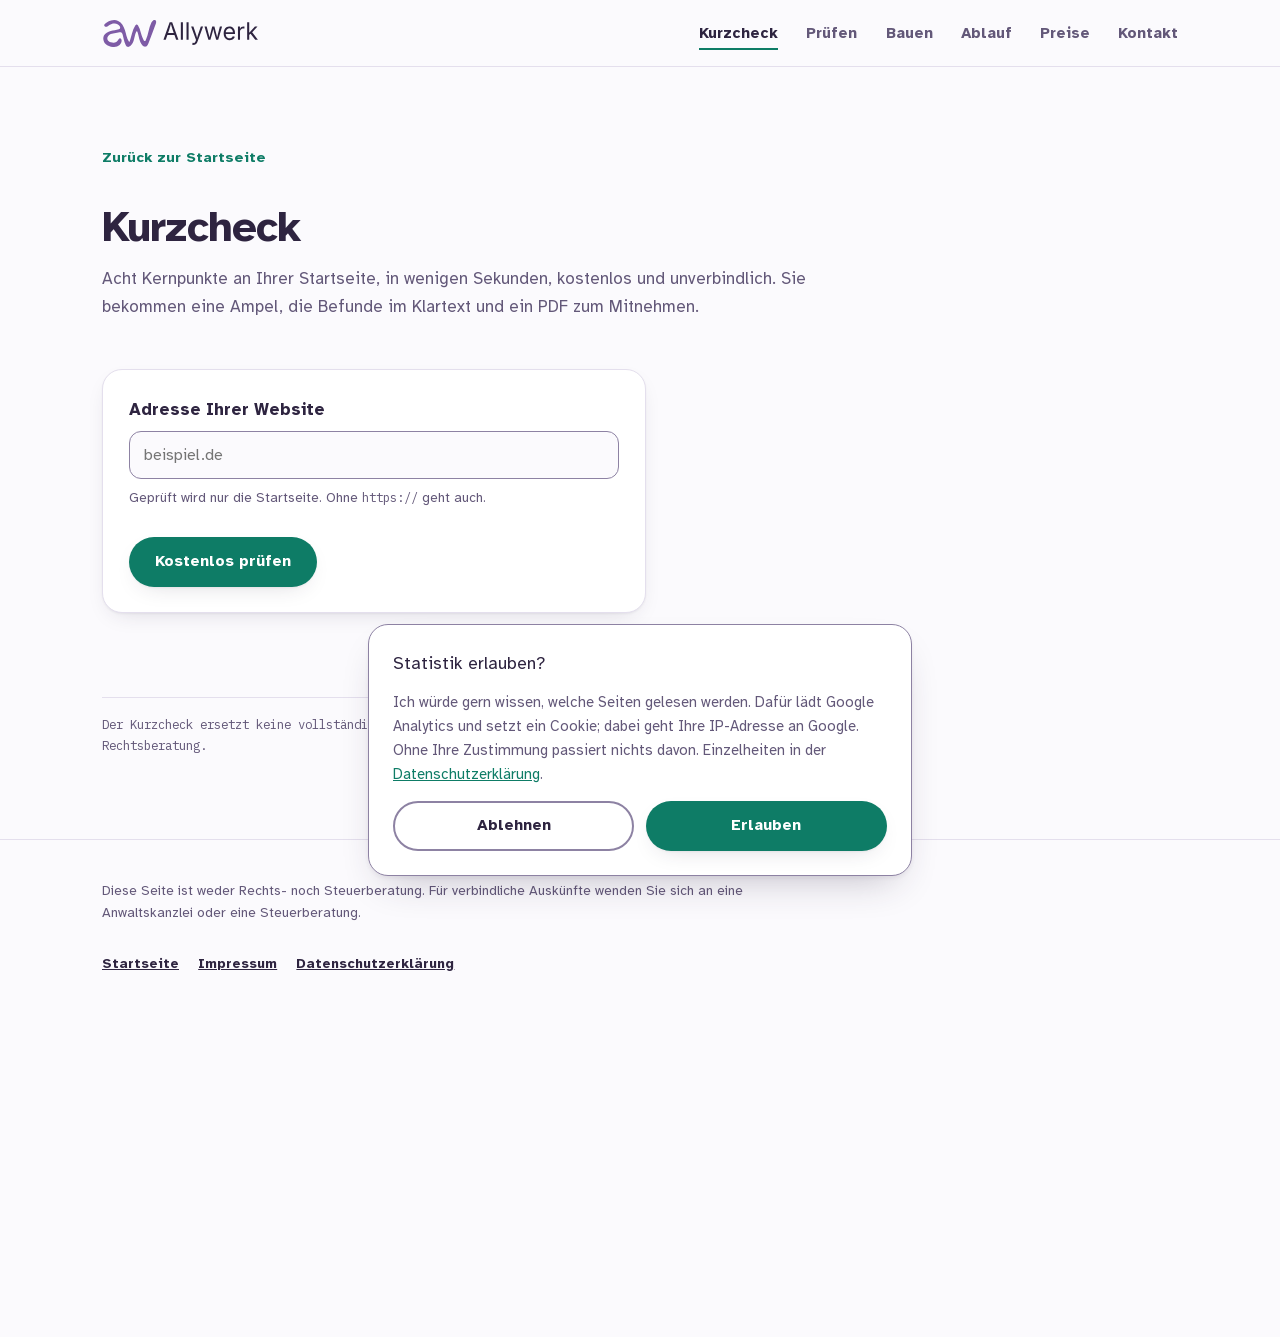
==== check/index.html @ d211cfb7 "Kostenloser Kurzcheck auf /check Acht Kernpunkte an einer fremden Startseite: Sprache, Titel, Beschr" ====
<!doctype html>
<html lang="de">
<head>
<meta charset="utf-8">
<meta name="viewport" content="width=device-width, initial-scale=1">
<title>Kurzcheck – Allywerk</title>
<meta name="description" content="Kostenloser Kurzcheck Ihrer Startseite: acht Kernpunkte zu Barrierefreiheit, Auffindbarkeit und Pflichtangaben, mit PDF.">
<link rel="icon" href="../img/favicon.svg">
<link rel="stylesheet" href="../css/stil.css">
</head>
<body>
<a class="springen" href="#inhalt">Zum Inhalt springen</a>

<div class="statistik" id="statistik-banner" role="region" aria-labelledby="statistik-titel" hidden>
  <div class="statistik__kasten">
    <p class="statistik__titel" id="statistik-titel">Statistik erlauben?</p>
    <p class="statistik__text" id="statistik-text">Ich würde gern wissen, welche Seiten gelesen werden. Dafür lädt Google Analytics und setzt ein Cookie; dabei geht Ihre IP-Adresse an Google. Ohne Ihre Zustimmung passiert nichts davon. Einzelheiten in der <a href="../datenschutz.html">Datenschutzerklärung</a>.</p>
    <div class="statistik__knoepfe">
      <button class="knopf knopf--rand" type="button" data-statistik="nein">Ablehnen</button>
      <button class="knopf knopf--voll" type="button" data-statistik="ja">Erlauben</button>
    </div>
  </div>
</div>

<header class="kopf">
  <div class="bahn">
    <button class="menue-knopf" type="button" aria-expanded="false" aria-controls="schublade" hidden>
      <span class="menue-knopf__striche" aria-hidden="true"><span></span><span></span><span></span></span>
      <span class="nur-sr">Menü öffnen</span>
    </button>
    <a class="logo-link" href="../index.html"><svg class="logo" aria-hidden="true" focusable="false" xmlns="http://www.w3.org/2000/svg" viewBox="125 112 955 168">
  <path class="lw" d="M496.35,238.07l37.47-106.62h15.24l37.96,106.62h-13.85l-21.89-63.25c-1.34-3.91-2.9-8.79-4.67-14.63-1.78-5.84-3.94-13.3-6.48-22.36h2.49c-2.49,9.16-4.65,16.71-6.48,22.65-1.82,5.94-3.34,10.72-4.54,14.35l-21.26,63.25h-13.99ZM515.19,208.3v-11.88h52.99v11.88h-52.99Z"/>
  <path class="lw" d="M614.03,131.45v106.62h-12.47v-106.62h12.47Z"/>
  <path class="lw" d="M648.38,131.45v106.62h-12.47v-106.62h12.47Z"/>
  <path class="lw" d="M669.72,267.05l3.19-11.16,1.32.36c2.54.67,4.85.85,6.93.54,2.08-.31,3.95-1.37,5.61-3.19s3.12-4.63,4.36-8.44l2.22-6.65-29.58-80.43h13.65l16.48,47.44c1.75,4.96,3.23,9.87,4.43,14.74,1.2,4.86,2.47,9.59,3.81,14.17h-4.57c1.34-4.58,2.62-9.31,3.84-14.2,1.22-4.89,2.69-9.79,4.4-14.7l16.62-47.44h13.58l-34.01,91.95c-1.57,4.25-3.45,7.74-5.65,10.48-2.19,2.74-4.75,4.77-7.65,6.08-2.91,1.31-6.19,1.97-9.84,1.97-2.22,0-4.13-.17-5.75-.5s-2.75-.67-3.39-1Z"/>
  <path class="lw" d="M768.07,238.07l-23.48-80h13.23l9.42,34.92c1.29,4.77,2.68,10.17,4.16,16.21,1.48,6.04,2.93,12.87,4.36,20.5h-2.15c1.39-7.3,2.79-13.98,4.23-20.03,1.43-6.06,2.82-11.62,4.16-16.67l9.28-34.92h13.3l9.14,34.92c1.29,4.92,2.64,10.39,4.05,16.42,1.41,6.04,2.81,12.8,4.19,20.29h-2.22c1.48-7.39,2.95-14.11,4.4-20.14,1.45-6.04,2.85-11.56,4.19-16.57l9.42-34.92h13.23l-23.48,80h-12.4l-10.04-36.21c-1.02-3.67-2.01-7.42-2.98-11.23-.97-3.82-1.92-7.73-2.84-11.74-.92-4.01-1.87-8.09-2.84-12.24h2.77c-.92,4.1-1.86,8.17-2.8,12.2-.95,4.03-1.91,7.98-2.88,11.84-.97,3.86-1.96,7.58-2.98,11.16l-10.04,36.21h-12.4Z"/>
  <path class="lw" d="M896.77,239.79c-7.48,0-13.93-1.72-19.36-5.15-5.43-3.44-9.6-8.23-12.54-14.38-2.93-6.15-4.4-13.33-4.4-21.54s1.43-15.43,4.29-21.68c2.86-6.25,6.91-11.14,12.16-14.67,5.24-3.53,11.37-5.3,18.39-5.3,4.11,0,8.16.7,12.16,2.11,3.99,1.41,7.62,3.67,10.87,6.8,3.25,3.13,5.85,7.24,7.79,12.34,1.94,5.1,2.91,11.35,2.91,18.75v5.37h-60.12v-10.88h53.4l-5.82,4.01c0-5.25-.8-9.91-2.39-13.99-1.59-4.08-3.96-7.27-7.1-9.59-3.14-2.31-7.04-3.47-11.71-3.47s-8.66,1.18-11.98,3.54c-3.32,2.36-5.87,5.44-7.62,9.23-1.75,3.79-2.63,7.86-2.63,12.2v7.23c0,5.91.99,10.94,2.98,15.06,1.98,4.13,4.77,7.25,8.35,9.37,3.58,2.12,7.72,3.19,12.43,3.19,3.05,0,5.82-.45,8.31-1.36,2.49-.91,4.64-2.28,6.44-4.12,1.8-1.83,3.19-4.11,4.16-6.83l12.05,3.43c-1.2,4.01-3.23,7.54-6.1,10.59-2.86,3.05-6.41,5.44-10.63,7.16-4.22,1.72-8.99,2.58-14.3,2.58Z"/>
  <path class="lw" d="M946.92,238.07v-80h12.05v12.31h.83c1.43-4.05,3.98-7.31,7.65-9.77,3.67-2.46,7.81-3.69,12.43-3.69.92,0,2.02.02,3.29.07,1.27.05,2.27.1,3.01.14v12.95c-.37-.1-1.29-.24-2.77-.43s-3.05-.29-4.71-.29c-3.7,0-7.01.8-9.94,2.4-2.93,1.6-5.23,3.79-6.89,6.58-1.66,2.79-2.49,6-2.49,9.62v50.09h-12.47Z"/>
  <path class="lw" d="M1002.54,238.07v-106.62h12.47v106.62h-12.47ZM1014.24,209.3v-15.96h2.29l33.11-35.28h15.45l-35.81,37.99h-1.39l-13.64,13.24ZM1051.51,238.07l-29.64-39.14,8.86-9.09,36.78,48.23h-16Z"/>
  <path class="lm" d="M138.51,152.42c-4.85-12.43,33.41-28.76,40.58-30.85,14.16-4.14,29.84-4.16,43.31,1.88,21.78,9.76,34.09,33.11,41.19,55.9,7.1,22.79,10.82,47.04,22.89,67.63.64,1.09,1.48,2.29,2.75,2.4,1.79.16,2.87-1.88,3.44-3.58,10.47-31.04,15.41-64.49,32.55-92.4,2.76-4.49,7.65-9.38,12.46-7.23,1.89.85,3.17,2.63,4.29,4.37,17.55,27.31,18.22,62.69,34.89,90.54,1.22,2.03,2.8,4.21,5.15,4.52,3.24.44,5.65-2.83,7.15-5.73,17.16-33.19,17.23-73.19,34.4-106.38,2.56-4.94,5.66-9.88,10.43-12.76,4.77-2.87,11.58-3.02,15.4,1.03,4.82,5.12,2.64,13.37.18,19.96-14.57,38.93-29.14,77.85-43.71,116.78-3.2,8.56-7.6,18.24-16.45,20.52-8.16,2.1-16.42-3.3-21.94-9.67-18.62-21.5-18.47-53.02-28.69-79.56-.58-1.49-1.41-3.18-2.99-3.49-2.04-.41-3.62,1.73-4.53,3.6-6.85,14.15-9,30.03-12.84,45.28-3.83,15.25-9.98,30.85-22.37,40.53-5.21,4.06-12.3,6.94-18.36,4.32-4.1-1.78-6.83-5.69-9-9.59-11.21-20.13-13.08-43.96-19.73-66.01-1.09-3.61-2.42-7.35-5.26-9.82-5.73-5-13.87-2.58-20.38-.84-10.39,2.78-20.86,4.15-31.39,6.12-9.17,1.72-18.45,4.61-25.49,10.74-7.03,6.13-11.32,16.13-8.55,25.03,2.75,8.83,11.47,14.45,20.21,17.5,10.83,3.78,23.63,4.49,33.08-1.99,7.15-4.9,11.26-13.06,17.14-19.44,1.2-1.3,2.54-2.57,4.23-3.06,4.72-1.39,8.84,3.77,10.03,8.54,2.87,11.54-2.5,24.11-11.5,31.88-9,7.77-21.04,11.27-32.91,12.08-18.62,1.27-38.25-4.12-51.47-17.29s-18.54-34.7-10.2-51.39c7.57-15.14,24.16-23.64,40.53-27.91,16.37-4.27,33.54-5.35,49.55-10.83,2.22-.76,4.51-1.66,6.07-3.41,3.7-4.14,1.73-10.79-1.49-15.31-6.6-9.27-17.6-15.05-28.94-16.08-11.34-1.02-22.88,2.51-32.23,9-4.27,2.97-8.16,6.56-12.86,8.8-4.7,2.24-10.61,2.89-14.89-.06-1.95-1.35-3.15-2.78-3.74-4.27Z"/>
</svg><span class="nur-sr">Allywerk – zur Startseite</span></a>
    <nav id="schublade" class="schublade" aria-label="Hauptbereiche">
      <div class="schublade__kopf">
        <span class="schublade__marke">Allywerk</span>
        <button class="schublade__zu" type="button">
          <svg viewBox="0 0 24 24" aria-hidden="true"><path d="m6 6 12 12M18 6 6 18"/></svg>
          <span class="nur-sr">Menü schließen</span>
        </button>
      </div>
      <div class="schublade__rollen">
        <ul>
          <li><a href="./" aria-current="page"><span class="schublade__icon" aria-hidden="true"><svg viewBox="0 0 24 24"><path d="M13 2 4.5 13.5H11l-1 8.5 8.5-11.5H12z"/></svg></span>Kurzcheck</a></li>
          <li><a href="../index.html#leistungen"><span class="schublade__icon" aria-hidden="true"><svg viewBox="0 0 24 24"><circle cx="10.5" cy="10.5" r="6.5"/><path d="M15.2 15.2 21 21"/></svg></span>Prüfen</a></li>
          <li><a href="../index.html#bauen"><span class="schublade__icon" aria-hidden="true"><svg viewBox="0 0 24 24"><path d="M3 20h18M5 20V9l7-5 7 5v11"/><path d="M10 20v-6h4v6"/></svg></span>Bauen</a></li>
          <li><a href="../index.html#ablauf"><span class="schublade__icon" aria-hidden="true"><svg viewBox="0 0 24 24"><path d="M4 7h10M4 12h16M4 17h7"/><circle cx="18.5" cy="7" r="1.6"/><circle cx="14.5" cy="17" r="1.6"/></svg></span>Ablauf</a></li>
          <li><a href="../index.html#preise"><span class="schublade__icon" aria-hidden="true"><svg viewBox="0 0 24 24"><path d="M3.5 12.6V5a1.5 1.5 0 0 1 1.5-1.5h7.6L21 12l-8.4 8.4z"/><circle cx="8" cy="8" r="1.4"/></svg></span>Preise</a></li>
          <li><a href="../index.html#kontakt"><span class="schublade__icon" aria-hidden="true"><svg viewBox="0 0 24 24"><path d="M3.5 6.5h17v11h-17z"/><path d="m3.5 7 8.5 6 8.5-6"/></svg></span>Kontakt</a></li>
        </ul>
      </div>
    </nav>
  </div>
  <div class="schublade__schleier" hidden></div>
</header>

<main class="rechtstext" id="inhalt" tabindex="-1">
  <div class="bahn">
    <a class="zurueck" href="../index.html">Zurück zur Startseite</a>
    <h1>Kurzcheck</h1>
    <p class="vorlauf">Acht Kernpunkte an Ihrer Startseite, in wenigen Sekunden, kostenlos und unverbindlich. Sie bekommen eine Ampel, die Befunde im Klartext und ein PDF zum Mitnehmen.</p>

    <form class="pruefform" id="pruefform" novalidate>
      <div class="pruefform__zeile">
        <label class="pruefform__label" for="adresse">Adresse Ihrer Website</label>
        <input class="pruefform__feld" id="adresse" name="adresse" type="url" inputmode="url"
               placeholder="beispiel.de" autocomplete="url" aria-describedby="adresse-hinweis">
        <p class="pruefform__hinweis" id="adresse-hinweis">Geprüft wird nur die Startseite. Ohne <code>https://</code> geht auch.</p>
      </div>
      <button class="knopf knopf--voll" id="losknopf" type="submit">Kostenlos prüfen</button>
    </form>

    <p class="pruefstand" id="pruefstand" role="status" aria-live="polite"></p>

    <section class="ergebnis" id="ergebnis" hidden aria-labelledby="ergebnis-titel">
      <div class="ergebnis__kopf">
        <span class="ampel" id="ampel" aria-hidden="true"></span>
        <div>
          <h2 id="ergebnis-titel" tabindex="-1">Ergebnis</h2>
          <p class="ergebnis__adresse" id="ergebnis-adresse"></p>
        </div>
      </div>
      <ul class="befunde" id="befunde"></ul>
      <div class="ergebnis__knoepfe">
        <button class="knopf knopf--rand" id="pdfknopf" type="button">Als PDF speichern</button>
      </div>
    </section>

    <section class="weiter" id="weiter" hidden aria-labelledby="weiter-titel">
      <h2 id="weiter-titel">Und wie behebe ich das?</h2>
      <p>Der Kurzcheck sagt Ihnen, <strong>was</strong> auffällt. Er kann aber nur lesen, was im Quelltext steht. Ob sich Ihre Seite mit der Tastatur bedienen lässt, ob ein Screenreader sie versteht, ob die Kontraste reichen – dafür muss ein Mensch die Seite wirklich benutzen.</p>
      <p>Das ist der <strong>Detail-Check</strong>: rund 100 Einzelprüfungen auf sechs Seiten, automatisch und von Hand, mit einem Lösungsweg zu jedem Befund, einem Maßnahmenplan nach Wirkung und Aufwand, einem halbstündigen Gespräch und einer Nachkontrolle nach vier Wochen.</p>
      <p class="weiter__preis"><strong>149 €</strong> <span>einmalig, bis 6 Seiten</span></p>
      <a class="knopf knopf--voll" href="mailto:info@allywerk.de?subject=Detail-Check%20anfragen">Detail-Check anfragen</a>
    </section>

    <p class="stand">Der Kurzcheck ersetzt keine vollständige Prüfung nach BFSG und ist keine Rechtsberatung.</p>
  </div>
</main>

<footer>
  <div class="bahn">
    <p>Diese Seite ist weder Rechts- noch Steuerberatung. Für verbindliche Auskünfte wenden Sie sich an eine Anwaltskanzlei oder eine Steuerberatung.</p>
    <nav class="fussnav" aria-label="Rechtliches">
      <a href="../index.html">Startseite</a>
      <a href="../impressum.html">Impressum</a>
      <a href="../datenschutz.html">Datenschutzerklärung</a>
      <button type="button" id="statistik-aendern" hidden>Statistik-Einstellung ändern</button>
    </nav>
  </div>
</footer>
<script src="../js/navigation.js" defer></script>
<script src="../js/statistik.js" defer></script>
<script src="../js/kurzcheck.js" defer></script>
</body>
</html>
---- css/stil.css ----
/* ---------- Schriften ----------
   Mitgeliefert, nicht von fremden Servern geladen. Atkinson Hyperlegible und
   IBM Plex Mono stehen beide unter der SIL Open Font License 1.1.
   Nur die Schnitte, die diese Seite wirklich benutzt: kein Kursiv,
   Untermengen latin und latin-ext. Zusammen rund 90 KB.
   Wer eine Schriftstärke ergänzt, lädt hier auch die Datei dazu. */

@font-face{
  font-family:'Atkinson Hyperlegible';font-style:normal;font-weight:400;font-display:swap;
  src:url('../fonts/atkinson-400-latin-ext.woff2') format('woff2');
  unicode-range:U+0100-02BA, U+02BD-02C5, U+02C7-02CC, U+02CE-02D7, U+02DD-02FF, U+0304, U+0308, U+0329, U+1D00-1DBF, U+1E00-1E9F, U+1EF2-1EFF, U+2020, U+20A0-20AB, U+20AD-20C4, U+2113, U+2C60-2C7F, U+A720-A7FF;
}
@font-face{
  font-family:'Atkinson Hyperlegible';font-style:normal;font-weight:400;font-display:swap;
  src:url('../fonts/atkinson-400-latin.woff2') format('woff2');
  unicode-range:U+0000-00FF, U+0131, U+0152-0153, U+02BB-02BC, U+02C6, U+02DA, U+02DC, U+0304, U+0308, U+0329, U+2000-206F, U+20AC, U+2122, U+2191, U+2193, U+2212, U+2215, U+FEFF, U+FFFD;
}
@font-face{
  font-family:'Atkinson Hyperlegible';font-style:normal;font-weight:700;font-display:swap;
  src:url('../fonts/atkinson-700-latin-ext.woff2') format('woff2');
  unicode-range:U+0100-02BA, U+02BD-02C5, U+02C7-02CC, U+02CE-02D7, U+02DD-02FF, U+0304, U+0308, U+0329, U+1D00-1DBF, U+1E00-1E9F, U+1EF2-1EFF, U+2020, U+20A0-20AB, U+20AD-20C4, U+2113, U+2C60-2C7F, U+A720-A7FF;
}
@font-face{
  font-family:'Atkinson Hyperlegible';font-style:normal;font-weight:700;font-display:swap;
  src:url('../fonts/atkinson-700-latin.woff2') format('woff2');
  unicode-range:U+0000-00FF, U+0131, U+0152-0153, U+02BB-02BC, U+02C6, U+02DA, U+02DC, U+0304, U+0308, U+0329, U+2000-206F, U+20AC, U+2122, U+2191, U+2193, U+2212, U+2215, U+FEFF, U+FFFD;
}
@font-face{
  font-family:'IBM Plex Mono';font-style:normal;font-weight:400;font-display:swap;
  src:url('../fonts/plexmono-400-latin-ext.woff2') format('woff2');
  unicode-range:U+0100-02BA, U+02BD-02C5, U+02C7-02CC, U+02CE-02D7, U+02DD-02FF, U+0304, U+0308, U+0329, U+1D00-1DBF, U+1E00-1E9F, U+1EF2-1EFF, U+2020, U+20A0-20AB, U+20AD-20C4, U+2113, U+2C60-2C7F, U+A720-A7FF;
}
@font-face{
  font-family:'IBM Plex Mono';font-style:normal;font-weight:400;font-display:swap;
  src:url('../fonts/plexmono-400-latin.woff2') format('woff2');
  unicode-range:U+0000-00FF, U+0131, U+0152-0153, U+02BB-02BC, U+02C6, U+02DA, U+02DC, U+0304, U+0308, U+0329, U+2000-206F, U+20AC, U+2122, U+2191, U+2193, U+2212, U+2215, U+FEFF, U+FFFD;
}
@font-face{
  font-family:'IBM Plex Mono';font-style:normal;font-weight:500;font-display:swap;
  src:url('../fonts/plexmono-500-latin-ext.woff2') format('woff2');
  unicode-range:U+0100-02BA, U+02BD-02C5, U+02C7-02CC, U+02CE-02D7, U+02DD-02FF, U+0304, U+0308, U+0329, U+1D00-1DBF, U+1E00-1E9F, U+1EF2-1EFF, U+2020, U+20A0-20AB, U+20AD-20C4, U+2113, U+2C60-2C7F, U+A720-A7FF;
}
@font-face{
  font-family:'IBM Plex Mono';font-style:normal;font-weight:500;font-display:swap;
  src:url('../fonts/plexmono-500-latin.woff2') format('woff2');
  unicode-range:U+0000-00FF, U+0131, U+0152-0153, U+02BB-02BC, U+02C6, U+02DA, U+02DC, U+0304, U+0308, U+0329, U+2000-206F, U+20AC, U+2122, U+2191, U+2193, U+2212, U+2215, U+FEFF, U+FFFD;
}
@font-face{
  font-family:'IBM Plex Mono';font-style:normal;font-weight:600;font-display:swap;
  src:url('../fonts/plexmono-600-latin-ext.woff2') format('woff2');
  unicode-range:U+0100-02BA, U+02BD-02C5, U+02C7-02CC, U+02CE-02D7, U+02DD-02FF, U+0304, U+0308, U+0329, U+1D00-1DBF, U+1E00-1E9F, U+1EF2-1EFF, U+2020, U+20A0-20AB, U+20AD-20C4, U+2113, U+2C60-2C7F, U+A720-A7FF;
}
@font-face{
  font-family:'IBM Plex Mono';font-style:normal;font-weight:600;font-display:swap;
  src:url('../fonts/plexmono-600-latin.woff2') format('woff2');
  unicode-range:U+0000-00FF, U+0131, U+0152-0153, U+02BB-02BC, U+02C6, U+02DA, U+02DC, U+0304, U+0308, U+0329, U+2000-206F, U+20AC, U+2122, U+2191, U+2193, U+2212, U+2215, U+FEFF, U+FFFD;
}

/* Allywerk – Stil der Website
   Farben sind alle gemessen; die Werte stehen als Kommentar dahinter.
   Geprüft gegen WCAG 2.2 AA: Text 4,5:1, Bedienelemente und Rahmen 3:1. */

/* ------------------------------------------------------------------ Tokens */
:root{
  /* Flächen */
  --grund:#fbfafd;
  --karte:#ffffff;
  --lila:#f3effa;
  --mint:#e9f4f0;
  --rahmen:#e4dfed;
  --rahmen-stark:#8d82a3;      /* 3,5:1 auf Grund – WCAG 1.4.11 */

  /* Schrift */
  --ink:#2e2440;               /* 14,0:1 */
  --ink-soft:#635879;          /*  6,3:1 */

  /* Marke */
  --violett:#3a2e4d;
  --violett-mitte:#5b4480;
  --violett-hell:#7e5ba6;      /* weiß darauf 5,3:1 */
  --auf-violett:#ffffff;
  --auf-violett-soft:#e6daf5;  /*  6,1:1 auf der Verlaufsmitte */
  --verlauf:linear-gradient(135deg,#3a2e4d 0%,#5b4480 52%,#7e5ba6 100%);

  /* Handlung */
  --teal:#0e7c66;              /*  5,1:1 – Knöpfe und Hervorhebungen */
  --teal-ink:#ffffff;
  --teal-hover:#0a6151;

  --schatten:0 1px 2px rgba(46,36,64,.05),0 8px 24px -12px rgba(46,36,64,.22);
  --schatten-hoch:0 2px 4px rgba(46,36,64,.06),0 18px 40px -18px rgba(46,36,64,.32);

  --schrift:"Atkinson Hyperlegible",ui-sans-serif,system-ui,-apple-system,sans-serif;
  --mono:"IBM Plex Mono",ui-monospace,SFMono-Regular,Menlo,monospace;

  --breite:1140px;
  --radius:20px;
  --radius-klein:12px;
  --luft:clamp(3.5rem,8vw,6.5rem);
}

@media (prefers-color-scheme:dark){
  :root:not([data-theme="light"]){
    --grund:#17121f;
    --karte:#231b30;
    --lila:#261d35;
    --mint:#15302a;
    --rahmen:#372c4a;
    --rahmen-stark:#6e6287;    /* 3,3:1 */
    --ink:#f0ecf7;             /* 15,8:1 */
    --ink-soft:#b5a9c9;        /*  8,3:1 */
    --violett:#2a2038;
    --violett-mitte:#44335f;
    --violett-hell:#5f4583;
    --verlauf:linear-gradient(135deg,#231a31 0%,#3a2a52 52%,#4f3a6e 100%);
    --teal:#4fd5b0;            /* 10,0:1 */
    --teal-ink:#0d2b24;
    --teal-hover:#6ee0c0;
    --schatten:0 1px 2px rgba(0,0,0,.4),0 8px 24px -12px rgba(0,0,0,.6);
    --schatten-hoch:0 2px 4px rgba(0,0,0,.45),0 18px 40px -18px rgba(0,0,0,.7);
  }
}
:root[data-theme="dark"]{
  --grund:#17121f; --karte:#231b30; --lila:#261d35; --mint:#15302a;
  --rahmen:#372c4a; --rahmen-stark:#6e6287;
  --ink:#f0ecf7; --ink-soft:#b5a9c9;
  --violett:#2a2038; --violett-mitte:#44335f; --violett-hell:#5f4583;
  --verlauf:linear-gradient(135deg,#231a31 0%,#3a2a52 52%,#4f3a6e 100%);
  --teal:#4fd5b0; --teal-ink:#0d2b24; --teal-hover:#6ee0c0;
  --schatten:0 1px 2px rgba(0,0,0,.4),0 8px 24px -12px rgba(0,0,0,.6);
  --schatten-hoch:0 2px 4px rgba(0,0,0,.45),0 18px 40px -18px rgba(0,0,0,.7);
}

/* ------------------------------------------------------------------ Basis */
*{box-sizing:border-box}
html{scroll-behavior:smooth;scroll-padding-top:5.5rem}
body{
  margin:0;background:var(--grund);color:var(--ink);
  font-family:var(--schrift);font-size:1.0625rem;line-height:1.65;
  -webkit-font-smoothing:antialiased;
}
h1,h2,h3{line-height:1.15;letter-spacing:-.02em;text-wrap:balance;margin:0}
p{margin:0}
a{color:inherit}
/* Jede eigene display-Regel schlägt den Browser-Standard [hidden]{display:none}.
   Ohne diese Zeile bleibt ein Element mit hidden sichtbar, sobald irgendwo
   ein display dafür steht – genau das ist beim Statistik-Banner passiert. */
[hidden]{display:none!important}

:focus-visible{outline:3px solid var(--teal);outline-offset:3px;border-radius:4px}
::selection{background:var(--violett);color:#fff}
img,svg{max-width:100%}

.bahn{width:100%;max-width:var(--breite);margin-inline:auto;padding-inline:clamp(1rem,4vw,2rem)}
.springen{position:absolute;left:0;top:0;transform:translateY(-120%);
  background:var(--violett);color:#fff;
  padding:.8rem 1.3rem;z-index:50;font-weight:700;border-radius:0 0 var(--radius-klein) 0}
.springen:focus{transform:none}

/* ------------------------------------------------------------------ Knöpfe */
.knopf{
  display:inline-flex;align-items:center;gap:.5rem;
  font:700 .97rem/1 var(--schrift);
  padding:.95rem 1.5rem;border-radius:999px;
  text-decoration:none;border:2px solid transparent;cursor:pointer;
  /* Ohne das behält ein <button class="knopf"> den grauen Browser-Standard
     buttonface – im Dunkelmodus heller Text auf hellgrau, 1,01:1.
     An <a> fiel das nie auf, weil Links keinen eigenen Hintergrund haben. */
  background:transparent;
  transition:transform .15s ease,background-color .15s ease,box-shadow .15s ease;
}
.knopf--voll{background:var(--teal);color:var(--teal-ink);box-shadow:var(--schatten)}
.knopf--voll:hover{background:var(--teal-hover);transform:translateY(-2px);box-shadow:var(--schatten-hoch)}
.knopf--rand{border-color:var(--rahmen-stark);color:var(--ink)}
.knopf--rand:hover{border-color:var(--ink);transform:translateY(-2px)}
.knopf--hell{border-color:rgba(255,255,255,.55);color:#fff}
.knopf--hell:hover{border-color:#fff;background:rgba(255,255,255,.12);transform:translateY(-2px)}
@media (prefers-reduced-motion:reduce){
  html{scroll-behavior:auto}
  *{animation:none!important;transition:none!important}
  .knopf:hover{transform:none}
}

/* ------------------------------------------------------------------ Kopf */
.kopf{
  position:sticky;top:0;z-index:40;
  background:var(--grund);border-bottom:1px solid var(--rahmen);
}
.kopf .bahn{display:flex;align-items:center;gap:1.5rem;padding-block:.85rem;flex-wrap:wrap}
@media (max-width:34rem){
  .kopf .bahn{gap:.6rem;padding-block:.65rem}
  .kopf nav{margin-left:0;width:100%}
  .kopf nav ul{gap:1rem;justify-content:space-between}
}
.logo-link{display:inline-flex;align-items:center;border-radius:6px;text-decoration:none;
  padding-block:.35rem}  /* sonst nur 23 px hoch – WCAG 2.5.8 verlangt 24 */
.logo{display:block;width:clamp(128px,15vw,158px);height:auto;
  transition:opacity .15s ease}
.logo-link:hover .logo{opacity:.72}
.nur-sr{position:absolute;width:1px;height:1px;margin:-1px;padding:0;
  overflow:hidden;clip:rect(0 0 0 0);clip-path:inset(50%);white-space:nowrap;border:0}
.logo .lw{fill:var(--ink)}
.logo .lm{fill:var(--violett-hell)}
.kopf nav{margin-left:auto}
.kopf nav ul{display:flex;gap:clamp(.9rem,2.2vw,1.9rem);list-style:none;margin:0;padding:0;flex-wrap:wrap}
.kopf nav a{text-decoration:none;font-size:.95rem;font-weight:700;color:var(--ink-soft);
  padding:.35rem 0;border-bottom:2px solid transparent;transition:color .15s,border-color .15s}
.kopf nav a:hover{color:var(--ink);border-bottom-color:var(--violett-hell)}
/* Bereich, in dem man gerade ist – Farbe UND Strich, nie nur Farbe (WCAG 1.4.1) */
.kopf nav a[aria-current]{color:var(--ink);border-bottom-color:var(--teal)}

/* ------------------------------------------------------------------ Hero */
.hero{padding-block:.5rem clamp(2rem,5vw,3.5rem)}
.hero__tafel{
  background:var(--verlauf);color:var(--auf-violett);
  border-radius:28px;padding:clamp(2.2rem,5vw,4rem);
  position:relative;overflow:hidden;box-shadow:var(--schatten-hoch);
}
.hero__tafel::after{
  content:"";position:absolute;inset:auto -12% -45% auto;width:60%;aspect-ratio:1;
  background:radial-gradient(circle,rgba(255,255,255,.16),transparent 62%);
  border-radius:50%;pointer-events:none;
}
.hero__raster{display:grid;gap:clamp(2rem,4vw,3.5rem);position:relative;z-index:1}
@media (min-width:62rem){.hero__raster{grid-template-columns:1.05fr .95fr;align-items:center}}
.hero__augen{
  display:inline-flex;align-items:center;gap:.5rem;
  font-family:var(--mono);font-size:.74rem;letter-spacing:.12em;text-transform:uppercase;
  background:rgba(255,255,255,.14);border:1px solid rgba(255,255,255,.3);
  padding:.4rem .85rem;border-radius:999px;margin-bottom:1.4rem;
}
.hero h1{font-size:clamp(2.2rem,5.4vw,3.6rem);margin-bottom:1.25rem;max-width:16ch}
.hero h1 span{color:var(--auf-violett-soft)}
.hero__lead{font-size:clamp(1.05rem,1.8vw,1.22rem);color:var(--auf-violett-soft);max-width:46ch;margin-bottom:2rem}
.hero__lead strong{color:#fff}
.hero__knoepfe{display:flex;gap:.8rem;flex-wrap:wrap}

/* Illustration: ein kleines Prüffenster */
.fenster{
  background:var(--karte);color:var(--ink);border-radius:var(--radius);
  box-shadow:0 30px 60px -30px rgba(0,0,0,.6);overflow:hidden;
}
.fenster__leiste{display:flex;align-items:center;gap:.45rem;padding:.7rem .9rem;
  background:var(--lila);border-bottom:1px solid var(--rahmen)}
.fenster__punkt{width:.6rem;height:.6rem;border-radius:50%;background:var(--rahmen-stark)}
.fenster__adresse{margin-left:.5rem;font-family:var(--mono);font-size:.7rem;color:var(--ink-soft)}
.fenster__inhalt{padding:1.1rem 1.1rem 1.3rem;display:grid;gap:.75rem}
.zeile{display:flex;align-items:center;gap:.65rem;font-size:.88rem}
.zeile__symbol{
  flex:none;width:1.4rem;height:1.4rem;border-radius:50%;
  display:grid;place-items:center;font-size:.8rem;font-weight:700;
}
.zeile--ok .zeile__symbol{background:var(--mint);color:var(--teal)}
.zeile--fehler .zeile__symbol{background:#fde8e4;color:#9a2b16}
:root[data-theme="dark"] .zeile--fehler .zeile__symbol{background:#3d1d16;color:#ff9b82}
@media (prefers-color-scheme:dark){
  :root:not([data-theme="light"]) .zeile--fehler .zeile__symbol{background:#3d1d16;color:#ff9b82}
}
.zeile__wert{margin-left:auto;font-family:var(--mono);font-size:.76rem;color:var(--ink-soft);
  font-variant-numeric:tabular-nums}
.fokusprobe{
  margin-top:.4rem;display:inline-flex;justify-self:start;align-items:center;gap:.5rem;
  font-size:.82rem;font-weight:700;padding:.5rem .9rem;border-radius:999px;
  background:var(--lila);outline:3px solid var(--teal);outline-offset:3px;
}
.fokusprobe small{font-family:var(--mono);font-weight:400;color:var(--ink-soft);font-size:.7rem}

/* ------------------------------------------------------------------ Normstreifen */
.normen{border-block:1px solid var(--rahmen)}
.normen .bahn{display:flex;flex-wrap:wrap;align-items:center;gap:.6rem 1.6rem;padding-block:1.1rem}
.normen p{font-family:var(--mono);font-size:.74rem;letter-spacing:.1em;text-transform:uppercase;color:var(--ink-soft)}
.normen ul{display:flex;flex-wrap:wrap;gap:.5rem;list-style:none;margin:0;padding:0}
.normen li{font-family:var(--mono);font-size:.76rem;font-weight:500;
  border:1px solid var(--rahmen-stark);border-radius:999px;padding:.3rem .8rem;color:var(--ink)}

/* ------------------------------------------------------------------ Abschnitte */
.abschnitt{padding-block:var(--luft)}
.abschnitt--tint{background:var(--lila)}
.kopfzeile{max-width:44ch;margin-bottom:clamp(2rem,4vw,3rem)}
.kopfzeile--mitte{margin-inline:auto;text-align:center}
.augenbraue{
  display:block;font-family:var(--mono);font-size:.74rem;letter-spacing:.14em;
  text-transform:uppercase;color:var(--teal);margin-bottom:.8rem;font-weight:500;
}
.kopfzeile h2{font-size:clamp(1.7rem,3.6vw,2.5rem);margin-bottom:.9rem}
.kopfzeile p{color:var(--ink-soft);font-size:1.08rem}

/* ------------------------------------------------------------------ Personen */
.personen{display:grid;gap:1.25rem}
@media (min-width:44rem){.personen{grid-template-columns:1fr 1fr}}
/* Eine einzelne Karte soll nicht halb leer in der linken Spalte hängen. */
.personen--eine{grid-template-columns:1fr;max-width:40rem}
@media (min-width:44rem){.personen--eine{grid-template-columns:1fr}}
.person{
  background:var(--karte);border:1px solid var(--rahmen);border-radius:var(--radius);
  padding:clamp(1.5rem,3vw,2.2rem);display:flex;flex-direction:column;gap:.75rem;
  box-shadow:var(--schatten);
}
.person__kreis{
  width:3.6rem;height:3.6rem;border-radius:50%;background:var(--verlauf);color:#fff;
  display:grid;place-items:center;font-size:1.3rem;font-weight:700;letter-spacing:.02em;
}
.person__rolle{font-family:var(--mono);font-size:.72rem;letter-spacing:.12em;
  text-transform:uppercase;color:var(--teal)}
.person h3{font-size:1.35rem}
.person p{color:var(--ink-soft);font-size:.98rem}
.person ul{margin:.35rem 0 0;padding:0;list-style:none;display:grid;gap:.5rem}
.person li{display:flex;gap:.6rem;font-size:.94rem;color:var(--ink-soft)}
.person li::before{content:"";flex:none;width:.45rem;height:.45rem;margin-top:.6rem;
  border-radius:50%;background:var(--violett-hell)}

/* ------------------------------------------------------------------ Leistungen */
.leistungen{display:grid;gap:1.25rem}
@media (min-width:44rem) and (max-width:55.99rem){
  .leistungen{grid-template-columns:1fr 1fr}
  .leistungen > article:last-child{grid-column:span 2}
}
@media (min-width:56rem){.leistungen{grid-template-columns:repeat(3,1fr)}}
.leistung{
  background:var(--karte);border:1px solid var(--rahmen);border-radius:var(--radius);
  padding:clamp(1.5rem,3vw,2rem);display:flex;flex-direction:column;gap:.85rem;
  box-shadow:var(--schatten);transition:transform .18s ease,box-shadow .18s ease;
}
.leistung:hover{transform:translateY(-4px);box-shadow:var(--schatten-hoch)}
.leistung__kopf{display:flex;align-items:center;gap:.9rem}
.leistung__icon{
  flex:none;width:2.9rem;height:2.9rem;border-radius:var(--radius-klein);
  display:grid;place-items:center;background:var(--lila);color:var(--violett-hell);
}
.leistung--mint .leistung__icon{background:var(--mint);color:var(--teal)}
.leistung__icon svg{width:1.5rem;height:1.5rem;stroke:currentColor;fill:none;stroke-width:1.9;
  stroke-linecap:round;stroke-linejoin:round}
.leistung__zahl{
  margin-left:auto;font-family:var(--mono);font-size:.74rem;font-weight:600;
  color:var(--ink-soft);border:1px solid var(--rahmen-stark);border-radius:999px;
  padding:.28rem .7rem;white-space:nowrap;font-variant-numeric:tabular-nums;
}
.leistung h3{font-size:1.2rem}
.leistung p{color:var(--ink-soft);font-size:.96rem}

/* ------------------------------------------------------------------ Dunkles Band */
.band{background:var(--verlauf);color:var(--auf-violett);padding-block:var(--luft)}
.band .augenbraue{color:var(--auf-violett-soft)}
.band .kopfzeile h2{color:#fff}
.band .kopfzeile p{color:var(--auf-violett-soft)}
.gegenueber{display:grid;gap:1.25rem}
@media (min-width:44rem){.gegenueber{grid-template-columns:1fr 1fr}}
.halbe{background:rgba(255,255,255,.1);border:1px solid rgba(255,255,255,.26);
  border-radius:var(--radius);padding:clamp(1.4rem,3vw,2rem);display:grid;gap:.7rem}
.halbe h3{font-size:1.1rem;color:#fff}
.halbe p{color:var(--auf-violett-soft);font-size:.96rem}
.halbe ul{margin:0;padding:0;list-style:none;display:grid;gap:.45rem}
.halbe li{display:flex;gap:.6rem;font-size:.93rem;color:var(--auf-violett-soft)}
.halbe li::before{content:"";flex:none;width:.45rem;height:.45rem;margin-top:.58rem;
  border-radius:50%;background:rgba(255,255,255,.75)}

/* ------------------------------------------------------------------ Ablauf */
.ablauf{display:grid;gap:1rem;counter-reset:schritt}
@media (min-width:38rem) and (max-width:55.99rem){
  .ablauf{grid-template-columns:1fr 1fr}
  .ablauf li:last-child{grid-column:span 2}
}
@media (min-width:56rem){.ablauf{grid-template-columns:repeat(5,1fr);gap:.9rem}}
.schritt{
  background:var(--karte);border:1px solid var(--rahmen);border-radius:var(--radius);
  padding:1.4rem 1.2rem;display:grid;gap:.5rem;align-content:start;box-shadow:var(--schatten);
}
.schritt::before{
  counter-increment:schritt;content:counter(schritt);
  width:2.1rem;height:2.1rem;border-radius:50%;display:grid;place-items:center;
  background:var(--violett);color:#fff;font-family:var(--mono);font-size:.85rem;font-weight:600;
}
:root[data-theme="dark"] .schritt::before{background:var(--violett-hell)}
@media (prefers-color-scheme:dark){:root:not([data-theme="light"]) .schritt::before{background:var(--violett-hell)}}
.schritt h3{font-size:1.02rem}
.schritt p{font-size:.9rem;color:var(--ink-soft)}

/* ------------------------------------------------------------------ Preise */
.pakete{display:grid;gap:1.25rem;align-items:start}
@media (min-width:44rem){.pakete{grid-template-columns:repeat(2,1fr)}}
.paket{
  background:var(--karte);border:1px solid var(--rahmen);border-radius:var(--radius);
  padding:clamp(1.5rem,3vw,2rem);display:grid;gap:.9rem;box-shadow:var(--schatten);
}
.paket--betont{border:2px solid var(--teal);box-shadow:var(--schatten-hoch)}
.paket__marke{font-family:var(--mono);font-size:.7rem;letter-spacing:.12em;text-transform:uppercase;
  color:var(--teal-ink);background:var(--teal);border-radius:999px;padding:.25rem .7rem;justify-self:start}
.paket h3{font-size:1.2rem}
.paket__preis{font-family:var(--mono);font-size:2rem;font-weight:600;font-variant-numeric:tabular-nums}
.paket__preis small{display:block;font-size:.72rem;font-weight:400;color:var(--ink-soft);
  letter-spacing:.06em;text-transform:uppercase;margin-top:.3rem}
.paket ul{margin:0;padding:0;list-style:none;display:grid;gap:.5rem}
.paket li{display:flex;gap:.6rem;font-size:.93rem;color:var(--ink-soft)}
.paket li::before{content:"";flex:none;width:.45rem;height:.45rem;margin-top:.55rem;
  border-radius:50%;background:var(--teal)}
.weitere{margin-top:1.5rem;background:var(--karte);border:1px solid var(--rahmen);
  border-radius:var(--radius);padding:1.4rem clamp(1.2rem,3vw,2rem)}
.weitere dl{margin:0;display:grid;gap:.1rem}
@media (min-width:40rem){.weitere dl{grid-template-columns:1fr auto;gap:.1rem 1.5rem}}
.weitere dt{padding:.55rem 0;border-top:1px solid var(--rahmen);font-size:.95rem}
.weitere dd{margin:0;padding:.55rem 0;border-top:1px solid var(--rahmen);
  font-family:var(--mono);font-variant-numeric:tabular-nums;text-align:right;font-size:.95rem}
@media (max-width:39.99rem){.weitere dd{border-top:0;padding-top:0;text-align:left;color:var(--ink-soft)}}
.weitere dl > dt:first-of-type,.weitere dl > dt:first-of-type + dd{border-top:0}

/* ------------------------------------------------------------------ Grenzen */
.grenzen{display:grid;gap:.1rem;background:var(--karte);border:1px solid var(--rahmen);
  border-radius:var(--radius);padding:clamp(1.2rem,3vw,2rem);list-style:none;margin:0}
.grenzen li{padding:1rem 0;border-top:1px solid var(--rahmen);font-size:.98rem;color:var(--ink-soft)}
.grenzen li:first-child{border-top:0;padding-top:0}
.grenzen li:last-child{padding-bottom:0}
.grenzen strong{color:var(--ink);display:block;margin-bottom:.15rem}

/* ------------------------------------------------------------------ Belege */
.belege{display:grid;gap:.8rem;margin-top:1.75rem}
@media (min-width:46rem){.belege{grid-template-columns:repeat(3,1fr)}}
.beleg{background:var(--karte);border:1px solid var(--rahmen);border-radius:var(--radius-klein);
  padding:1rem 1.1rem;display:grid;gap:.5rem}
.beleg__farbe{height:2.2rem;border-radius:8px;border:1px solid var(--rahmen-stark)}
.beleg__name{font-size:.88rem}
.beleg__wert{font-family:var(--mono);font-size:.95rem;font-weight:600;color:var(--teal);
  font-variant-numeric:tabular-nums}
.beleg__wert span{color:var(--ink-soft);font-weight:400;font-size:.76rem}

/* ------------------------------------------------------------------ Schluss */
.schluss{padding-block:var(--luft)}
.schluss__tafel{background:var(--verlauf);color:#fff;border-radius:28px;
  padding:clamp(2rem,5vw,3.5rem);text-align:center;box-shadow:var(--schatten-hoch)}
.schluss__tafel h2{font-size:clamp(1.7rem,3.6vw,2.4rem);margin-bottom:1rem}
.schluss__tafel p{color:var(--auf-violett-soft);max-width:52ch;margin:0 auto 2rem}
.kontaktliste{display:flex;flex-wrap:wrap;justify-content:center;gap:.6rem 2rem;
  list-style:none;margin:2rem 0 0;padding:1.75rem 0 0;border-top:1px solid rgba(255,255,255,.26)}
.kontaktliste li{display:grid;gap:.15rem;text-align:left}
.kontaktliste span{font-family:var(--mono);font-size:.7rem;letter-spacing:.12em;
  text-transform:uppercase;color:var(--auf-violett-soft)}
.kontaktliste b{font-size:.98rem}
/* E-Mail und Telefon sind Links – ohne Unterstreichung wären sie von
   „Köln“ daneben nicht zu unterscheiden. Dazu Höhe für 2.5.8. */
.kontaktliste a{text-decoration:underline;text-underline-offset:.22em;
  display:inline-block;padding-block:.25rem}

.offen{
  border-bottom:2px dotted currentColor;font-weight:700;
  color:#8a4b00;                      /* 6,8:1 auf Weiß */
}
:root[data-theme="dark"] .offen{color:#f0b86e}
@media (prefers-color-scheme:dark){:root:not([data-theme="light"]) .offen{color:#f0b86e}}
.offen--hell{color:#ffd9a0}           /* auf dem Verlauf */

footer{border-top:1px solid var(--rahmen);padding-block:2.5rem 3.5rem}
footer .bahn{display:grid;gap:1rem}
footer p{font-size:.86rem;color:var(--ink-soft);max-width:72ch}
footer strong{color:var(--ink)}


/* ------------------------------------------------------------- Nach oben */
.spaet{position:relative}
.nach-oben{
  position:sticky;bottom:1.5rem;height:0;z-index:30;
  display:flex;align-items:flex-end;justify-content:flex-end;pointer-events:none;
  width:100%;max-width:var(--breite);margin-inline:auto;
  padding-inline:clamp(1rem,4vw,2rem);
}
.nach-oben a{
  pointer-events:auto;
  display:inline-flex;align-items:center;gap:.5rem;
  font:700 .88rem/1 var(--schrift);text-decoration:none;
  background:var(--karte);color:var(--ink);
  border:1px solid var(--rahmen-stark);border-radius:999px;
  padding:.7rem 1.1rem;box-shadow:var(--schatten-hoch);
  transition:transform .15s ease,background-color .15s ease;
}
.nach-oben a:hover{background:var(--lila);transform:translateY(-2px)}
.nach-oben svg{width:.95rem;height:.95rem;stroke:currentColor;fill:none;
  stroke-width:2.2;stroke-linecap:round;stroke-linejoin:round}
@media (max-width:30rem){
  .nach-oben a span{position:absolute;width:1px;height:1px;overflow:hidden;clip-path:inset(50%)}
  .nach-oben a{width:3rem;height:3rem;padding:0;border-radius:50%;justify-content:center}
  .nach-oben svg{width:1.15rem;height:1.15rem}
}
@media (prefers-reduced-motion:reduce){.nach-oben a:hover{transform:none}}

/* ---------- Rechtstexte (Impressum, Datenschutz) ---------- */
/* Nutzt nur bestehende Farb-Tokens, damit hell und dunkel von selbst stimmen. */
.rechtstext{padding-block:clamp(2.5rem,6vw,4.5rem)}
.rechtstext h1{font-size:clamp(1.9rem,4vw,2.7rem);margin-bottom:.8rem}
.rechtstext .vorlauf{color:var(--ink-soft);max-width:70ch;margin-bottom:clamp(2rem,4vw,3rem)}
.rechtstext section{max-width:72ch;margin-bottom:clamp(1.8rem,3.5vw,2.6rem)}
.rechtstext h2{font-size:clamp(1.15rem,2.2vw,1.4rem);margin-bottom:.7rem}
.rechtstext h3{font-size:1.02rem;margin:1.4rem 0 .5rem}
.rechtstext p,.rechtstext li{color:var(--ink-soft);margin-bottom:.7rem}
.rechtstext ul{padding-left:1.3rem;margin-bottom:.7rem}
.rechtstext li{margin-bottom:.35rem}
.rechtstext strong{color:var(--ink)}
.rechtstext a{color:var(--teal);text-underline-offset:.2em}
.rechtstext address{font-style:normal;color:var(--ink);line-height:1.7}
.rechtstext address + p{margin-top:.9rem}
.rechtstext .stand{
  font-family:var(--mono);font-size:.78rem;color:var(--ink-soft);
  border-top:1px solid var(--rahmen);padding-top:1rem;margin-top:2.5rem;max-width:72ch;
}
.zurueck{
  display:inline-flex;align-items:center;gap:.45rem;
  font-weight:700;font-size:.9rem;color:var(--teal);
  text-decoration:none;margin-bottom:1.6rem;
  padding:.45rem 0;min-height:1.5rem;
}
.zurueck:hover{text-decoration:underline}
.fussnav{display:flex;flex-wrap:wrap;gap:1.2rem;margin-top:.4rem}
.fussnav a{color:var(--ink);font-weight:700;font-size:.86rem;padding-block:.35rem}
/* Telefon und E-Mail werden angetippt – über 24 px, obwohl 2.5.8 sie
   als Inline-Links ausnehmen würde. */
.rechtstext a[href^="tel:"],.rechtstext a[href^="mailto:"]{
  display:inline-block;padding-block:.22rem;
}

/* ---------- Preisgruppen (Prüfen / Bauen) ---------- */
.preisgruppe{
  font-family:var(--mono);font-size:.8rem;letter-spacing:.14em;text-transform:uppercase;
  color:var(--teal);font-weight:500;margin:2.75rem 0 1.1rem;
}
.preisgruppe:first-of-type{margin-top:0}
.paket h4{font-size:1.2rem;line-height:1.15;letter-spacing:-.02em;margin:0}
.preishinweis{margin-top:1.25rem;font-size:.86rem;color:var(--ink-soft);max-width:72ch}

/* Drei Prüf-Pakete nebeneinander, sobald Platz ist. */
@media (min-width:44rem) and (max-width:61.99rem){.pakete--drei{grid-template-columns:1fr 1fr}}
@media (min-width:62rem){.pakete--drei{grid-template-columns:repeat(3,1fr)}}
.weitere__titel{font-family:var(--mono);font-size:.74rem;letter-spacing:.12em;
  text-transform:uppercase;color:var(--ink-soft);margin:0 0 .6rem}
.enthalten{margin:0;padding:0;list-style:none;display:grid;gap:.5rem}
.enthalten li{display:flex;gap:.6rem;font-size:.95rem;color:var(--ink-soft)}
.enthalten li::before{content:"";flex:none;width:.45rem;height:.45rem;margin-top:.55rem;
  border-radius:50%;background:var(--teal)}

/* Nur zwei Prüfkarten: die letzte darf keine zwei Spalten einnehmen,
   und oberhalb von 56rem bleibt es bei zwei statt drei Spalten. */
.leistungen--zwei > article:last-child{grid-column:auto}
@media (min-width:56rem){.leistungen--zwei{grid-template-columns:1fr 1fr}}

/* ---------- Menü-Schublade fürs Handy ---------- */
/* Der Knopf steht mit `hidden` im HTML und wird erst von js/navigation.js
   freigeschaltet, das dazu `js-nav` auf <html> setzt. Ohne JavaScript
   bleibt die Navigation als normale Leiste sichtbar – niemand steht vor
   einem Knopf, der nichts tut.
   Zugeklappt steht die Schublade auf visibility:hidden. Das nimmt die Links
   aus Tabulatorlauf und Screenreader, lässt aber die Bewegung zu.
   Nur verschieben würde beides nicht tun. */

.menue-knopf{display:none}
.menue-knopf__striche{display:grid;gap:4px;width:1.2rem}
.menue-knopf__striche span{display:block;height:2px;background:currentColor;border-radius:2px}
/* Auf dem Desktop ist die Schublade einfach die Navigationsleiste: kein
   Schubladenkopf, keine Symbole, keine Zweitlinks, kein Schleier. */
.schublade__kopf,.schublade__schleier,.schublade__icon{display:none}

@media (max-width:34rem){

  /* Der Knopf: links, rund, mit Schatten – wie in der Vorlage. */
  .js-nav .menue-knopf{
    display:inline-grid;place-items:center;order:-1;
    width:2.75rem;height:2.75rem;flex:none;cursor:pointer;
    background:var(--karte);color:var(--ink);
    border:1px solid var(--rahmen-stark);border-radius:50%;
    box-shadow:var(--schatten);
  }
  .js-nav .menue-knopf:hover{background:var(--lila)}
  /* Drei Spalten: Knopf, Logo, Leerraum. Ohne die dritte Spalte säße das
     Logo nicht in der Mitte, sondern nur rechts neben dem Knopf. */
  .js-nav .kopf .bahn{
    display:grid;grid-template-columns:2.75rem 1fr 2.75rem;
    align-items:center;gap:.6rem;
  }
  .js-nav .logo-link{justify-self:center}

  /* Die Schublade selbst. */
  .js-nav .schublade{
    position:fixed;top:0;bottom:0;left:0;width:min(86vw,20rem);
    z-index:60;margin:0;display:flex;flex-direction:column;
    background:var(--karte);border-radius:0 20px 20px 0;
    box-shadow:var(--schatten-hoch);
    transform:translateX(-100%);visibility:hidden;
    /* visibility schaltet beim Schließen ERST nach der Fahrt um, beim Öffnen
       sofort. Sonst steht die Schublade im Moment des focus() noch auf
       hidden – und ein Fokus auf etwas Unsichtbares verpufft wirkungslos. */
    transition:transform .25s ease,visibility 0s linear .25s;
  }
  .js-nav .kopf--offen .schublade{
    transform:none;visibility:visible;
    transition:transform .25s ease,visibility 0s;
  }

  .js-nav .schublade__kopf{
    display:flex;align-items:center;justify-content:space-between;gap:1rem;
    background:var(--violett);color:#fff;
    padding:1.1rem 1.1rem 1.1rem 1.4rem;flex:none;
  }
  .js-nav .schublade__marke{font-weight:700;font-size:1.05rem;letter-spacing:-.01em}
  .js-nav .schublade__zu{
    display:grid;place-items:center;width:2.5rem;height:2.5rem;flex:none;cursor:pointer;
    background:rgba(255,255,255,.14);color:#fff;
    border:1px solid rgba(255,255,255,.4);border-radius:50%;
  }
  .js-nav .schublade__zu:hover{background:rgba(255,255,255,.26)}
  .js-nav .schublade__zu svg{width:1.1rem;height:1.1rem;stroke:currentColor;fill:none;
    stroke-width:2.2;stroke-linecap:round}

  .js-nav .schublade__rollen{overflow-y:auto;padding:.6rem 0 1.2rem;flex:1}
  .js-nav .schublade ul{list-style:none;margin:0;padding:0;display:block}
  .js-nav .schublade li{width:100%}
  .js-nav .schublade a{
    display:flex;align-items:center;gap:1rem;
    padding:.95rem 1.4rem;min-height:3rem;
    font-size:1.02rem;font-weight:400;color:var(--ink);
    text-decoration:none;border-bottom:0;
  }
  .js-nav .schublade a:hover{background:var(--lila)}
  .js-nav .schublade a[aria-current]{box-shadow:inset 4px 0 0 var(--teal);background:var(--lila)}
  .js-nav .schublade__icon{
    flex:none;display:grid;place-items:center;width:2rem;height:2rem;
    color:var(--violett-hell);
  }
  .js-nav .schublade__icon svg{width:1.25rem;height:1.25rem;stroke:currentColor;fill:none;
    stroke-width:1.9;stroke-linecap:round;stroke-linejoin:round}


  /* Der Schleier über der Seite. */
  .js-nav .schublade__schleier:not([hidden]){
    display:block;position:fixed;inset:0;z-index:50;
    background:rgba(46,36,64,.55);
  }
}

/* Wer Bewegung reduziert haben will, bekommt die Schublade ohne Fahrt. */
@media (prefers-reduced-motion:reduce){
  .js-nav .schublade{transition:none}
}

/* ---------- Einwilligung für die Statistik ---------- */
/* Steht im HTML weit vorn, damit Tastaturnutzer nicht erst die ganze
   Seite durchtabben müssen – angezeigt wird es unten.
   Ablehnen und Erlauben sind gleich groß und stehen nebeneinander:
   Ablehnen muss so leicht sein wie Zustimmen. */
.statistik{
  position:fixed;left:0;right:0;bottom:0;z-index:70;
  padding:clamp(.75rem,3vw,1.5rem);
  display:flex;justify-content:center;pointer-events:none;
}
.statistik__kasten{
  pointer-events:auto;width:100%;max-width:34rem;
  background:var(--karte);color:var(--ink);
  border:1px solid var(--rahmen-stark);border-radius:var(--radius);
  box-shadow:var(--schatten-hoch);
  padding:clamp(1.1rem,3vw,1.5rem);display:grid;gap:.7rem;
}
.statistik__titel{font-size:1.1rem;margin:0}
.statistik__text{font-size:.92rem;color:var(--ink-soft);margin:0;max-width:60ch}
.statistik__text a{color:var(--teal)}
.statistik__knoepfe{display:flex;flex-wrap:wrap;gap:.7rem;margin-top:.2rem}
.statistik__knoepfe .knopf{flex:1 1 9rem;justify-content:center;text-align:center}
/* Sieht aus wie die Links daneben, ist aber ein Knopf – er führt
   nirgendwohin, er öffnet das Banner wieder. */
#statistik-aendern{
  background:none;border:0;padding-block:.35rem;cursor:pointer;
  font:700 .86rem var(--schrift);color:var(--ink);text-decoration:underline;
  text-underline-offset:.2em;
}

/* ---------- Kurzcheck ---------- */
.pruefform{
  display:grid;gap:1rem;max-width:34rem;margin-bottom:1.25rem;
  background:var(--karte);border:1px solid var(--rahmen);border-radius:var(--radius);
  padding:clamp(1.1rem,3vw,1.6rem);box-shadow:var(--schatten);
}
.pruefform__label{display:block;font-weight:700;margin-bottom:.45rem}
.pruefform__feld{
  width:100%;box-sizing:border-box;
  font:400 1rem var(--schrift);color:var(--ink);background:var(--grund);
  border:1px solid var(--rahmen-stark);border-radius:var(--radius-klein);
  padding:.8rem .9rem;min-height:3rem;
}
.pruefform__feld:focus-visible{border-color:var(--teal)}
.pruefform__hinweis{font-size:.85rem;color:var(--ink-soft);margin:.5rem 0 0}
.pruefform__hinweis code{font-family:var(--mono);font-size:.9em}
.pruefform .knopf{justify-self:start}

.pruefstand{min-height:1.5rem;font-size:.95rem;color:var(--ink-soft);margin:0 0 1.5rem}
/* Nicht nur rot: das Wort „Fehler“ steht im Text, und der Rahmen trägt mit. */
.pruefstand--fehler{
  color:var(--ink);background:var(--karte);border-left:4px solid #b02a2a;
  padding:.8rem 1rem;border-radius:0 var(--radius-klein) var(--radius-klein) 0;max-width:60ch;
}
:root[data-theme="dark"] .pruefstand--fehler{border-left-color:#ff9b82}
@media (prefers-color-scheme:dark){
  :root:not([data-theme="light"]) .pruefstand--fehler{border-left-color:#ff9b82}
}

.ergebnis{margin-bottom:clamp(2rem,4vw,3rem)}
.ergebnis__kopf{display:flex;align-items:center;gap:1rem;margin-bottom:1.25rem}
.ergebnis__kopf h2{font-size:clamp(1.2rem,2.4vw,1.5rem);margin:0}
.ergebnis__adresse{font-family:var(--mono);font-size:.8rem;color:var(--ink-soft);margin:.35rem 0 0;word-break:break-all}
.ampel{flex:none;width:2.75rem;height:2.75rem;border-radius:50%;border:3px solid}
.ampel--gruen{background:var(--mint);border-color:var(--teal)}
.ampel--gelb{background:#fdf0dc;border-color:#8a4b00}
.ampel--rot{background:#fbe6e3;border-color:#b02a2a}
:root[data-theme="dark"] .ampel--gelb{background:#3d2d16}
:root[data-theme="dark"] .ampel--rot{background:#3d1d16}
@media (prefers-color-scheme:dark){
  :root:not([data-theme="light"]) .ampel--gelb{background:#3d2d16}
  :root:not([data-theme="light"]) .ampel--rot{background:#3d1d16}
}

.befunde{list-style:none;margin:0 0 1.5rem;padding:0;display:grid;gap:.1rem;
  background:var(--karte);border:1px solid var(--rahmen);border-radius:var(--radius);
  padding:.4rem clamp(1rem,3vw,1.5rem)}
.befund{display:flex;gap:.9rem;padding:.9rem 0;border-top:1px solid var(--rahmen)}
.befunde > .befund:first-child{border-top:0}
.befund__zeichen{flex:none;width:1.6rem;height:1.6rem;border-radius:50%;
  display:grid;place-items:center;font-weight:700;font-size:.9rem}
.befund--gruen .befund__zeichen{background:var(--mint);color:var(--teal)}
.befund--gelb .befund__zeichen{background:#fdf0dc;color:#8a4b00}
.befund--rot .befund__zeichen{background:#fbe6e3;color:#b02a2a}
:root[data-theme="dark"] .befund--gelb .befund__zeichen{background:#3d2d16;color:#f0b86e}
:root[data-theme="dark"] .befund--rot .befund__zeichen{background:#3d1d16;color:#ff9b82}
@media (prefers-color-scheme:dark){
  :root:not([data-theme="light"]) .befund--gelb .befund__zeichen{background:#3d2d16;color:#f0b86e}
  :root:not([data-theme="light"]) .befund--rot .befund__zeichen{background:#3d1d16;color:#ff9b82}
}
.befund__titel{font-weight:700;margin:0 0 .2rem;font-size:.98rem}
.befund__info{color:var(--ink-soft);font-size:.9rem;margin:0}

.weiter{background:var(--lila);border-radius:var(--radius);
  padding:clamp(1.3rem,3.5vw,2rem);max-width:72ch;margin-bottom:2rem}
.weiter h2{font-size:clamp(1.2rem,2.4vw,1.5rem);margin:0 0 .8rem}
.weiter p{color:var(--ink-soft);margin:0 0 .8rem}
.weiter__preis{font-family:var(--mono);font-size:1.6rem;font-weight:600;color:var(--ink)!important;
  margin:1.2rem 0 1rem!important}
.weiter__preis span{display:block;font-size:.72rem;font-weight:400;color:var(--ink-soft);
  letter-spacing:.06em;text-transform:uppercase;margin-top:.3rem}
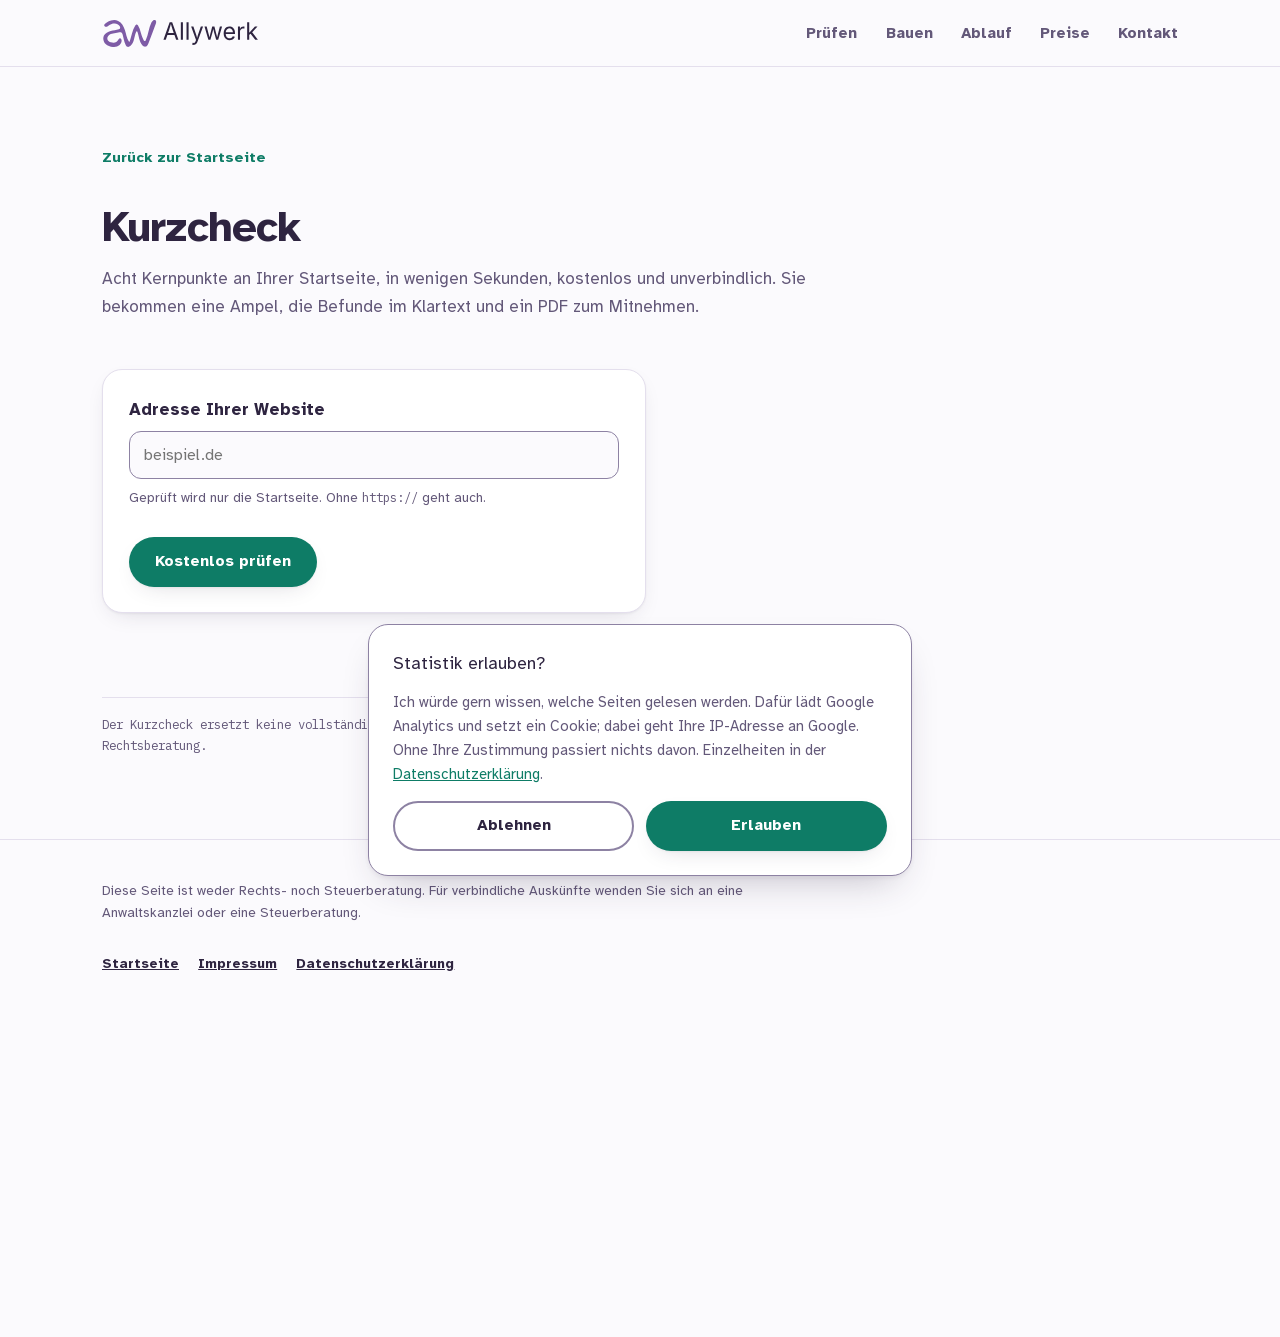
==== commit 2379fcb4: "Preiskarten nach Vorlage, Kurzcheck in die Preisliste Nach Feyzas Vorlage (Storyblok): - ein Knopf i" ====
--- a/check/index.html
+++ b/check/index.html
@@ -7,6 +7,9 @@
 <meta name="description" content="Kostenloser Kurzcheck Ihrer Startseite: acht Kernpunkte zu Barrierefreiheit, Auffindbarkeit und Pflichtangaben, mit PDF.">
 <link rel="icon" href="../img/favicon.svg">
 <link rel="stylesheet" href="../css/stil.css">
+<!-- Kein Tracking-Schnipsel hier einfügen. Der Tag Manager läuft über
+     js/statistik.js und wird erst nach Einwilligung geladen (§ 25 TDDDG).
+     Fest im <head> setzt er ungefragt Cookies. Siehe README. -->
 </head>
 <body>
 <a class="springen" href="#inhalt">Zum Inhalt springen</a>
@@ -49,7 +52,6 @@
       </div>
       <div class="schublade__rollen">
         <ul>
-          <li><a href="./" aria-current="page"><span class="schublade__icon" aria-hidden="true"><svg viewBox="0 0 24 24"><path d="M13 2 4.5 13.5H11l-1 8.5 8.5-11.5H12z"/></svg></span>Kurzcheck</a></li>
           <li><a href="../index.html#leistungen"><span class="schublade__icon" aria-hidden="true"><svg viewBox="0 0 24 24"><circle cx="10.5" cy="10.5" r="6.5"/><path d="M15.2 15.2 21 21"/></svg></span>Prüfen</a></li>
           <li><a href="../index.html#bauen"><span class="schublade__icon" aria-hidden="true"><svg viewBox="0 0 24 24"><path d="M3 20h18M5 20V9l7-5 7 5v11"/><path d="M10 20v-6h4v6"/></svg></span>Bauen</a></li>
           <li><a href="../index.html#ablauf"><span class="schublade__icon" aria-hidden="true"><svg viewBox="0 0 24 24"><path d="M4 7h10M4 12h16M4 17h7"/><circle cx="18.5" cy="7" r="1.6"/><circle cx="14.5" cy="17" r="1.6"/></svg></span>Ablauf</a></li>
--- a/css/stil.css
+++ b/css/stil.css
@@ -86,6 +86,8 @@
   --teal:#0e7c66;              /*  5,1:1 – Knöpfe und Hervorhebungen */
   --teal-ink:#ffffff;
   --teal-hover:#0a6151;
+
+  --haken:url("data:image/svg+xml;charset=utf-8,%3Csvg xmlns='http://www.w3.org/2000/svg' viewBox='0 0 24 24' fill='none' stroke='%23000' stroke-width='3' stroke-linecap='round' stroke-linejoin='round'%3E%3Cpath d='M4 12.5 9.5 18 20 6'/%3E%3C/svg%3E");
 
   --schatten:0 1px 2px rgba(46,36,64,.05),0 8px 24px -12px rgba(46,36,64,.22);
   --schatten-hoch:0 2px 4px rgba(46,36,64,.06),0 18px 40px -18px rgba(46,36,64,.32);
@@ -379,20 +381,41 @@
 .pakete{display:grid;gap:1.25rem;align-items:start}
 @media (min-width:44rem){.pakete{grid-template-columns:repeat(2,1fr)}}
 .paket{
+  position:relative;
   background:var(--karte);border:1px solid var(--rahmen);border-radius:var(--radius);
-  padding:clamp(1.5rem,3vw,2rem);display:grid;gap:.9rem;box-shadow:var(--schatten);
-}
+  padding:clamp(1.5rem,3vw,2rem);display:grid;gap:.75rem;box-shadow:var(--schatten);
+  align-content:start;text-align:center;
+}
+/* Die hervorgehobene Karte steht etwas höher und ragt unten weiter –
+   so wie in der Vorlage. Erst ab zwei Spalten, darunter stünde sie schief. */
 .paket--betont{border:2px solid var(--teal);box-shadow:var(--schatten-hoch)}
-.paket__marke{font-family:var(--mono);font-size:.7rem;letter-spacing:.12em;text-transform:uppercase;
-  color:var(--teal-ink);background:var(--teal);border-radius:999px;padding:.25rem .7rem;justify-self:start}
+@media (min-width:44rem){
+  .paket--betont{margin-block:-1.25rem;padding-block:calc(clamp(1.5rem,3vw,2rem) + 1.25rem)}
+}
+/* Die Plakette sitzt auf der oberen Kante, nicht darunter. */
+.paket__marke{
+  position:absolute;top:0;left:50%;transform:translate(-50%,-50%);white-space:nowrap;
+  font-family:var(--mono);font-size:.7rem;letter-spacing:.12em;text-transform:uppercase;
+  color:var(--teal-ink);background:var(--teal);border-radius:999px;padding:.3rem .85rem;margin:0;
+}
 .paket h3{font-size:1.2rem}
-.paket__preis{font-family:var(--mono);font-size:2rem;font-weight:600;font-variant-numeric:tabular-nums}
+.paket__preis{font-family:var(--mono);font-size:2.1rem;font-weight:600;
+  font-variant-numeric:tabular-nums;margin:.4rem 0 0}
 .paket__preis small{display:block;font-size:.72rem;font-weight:400;color:var(--ink-soft);
-  letter-spacing:.06em;text-transform:uppercase;margin-top:.3rem}
-.paket ul{margin:0;padding:0;list-style:none;display:grid;gap:.5rem}
+  letter-spacing:.06em;text-transform:uppercase;margin-top:.35rem;line-height:1.5}
+/* Der Knopf steht in der Karte, über der Trennlinie – wie in der Vorlage. */
+.paket__knopf{justify-content:center;width:100%;box-sizing:border-box;margin:.6rem 0 .2rem}
+.paket ul{margin:0;padding:1.1rem 0 0;list-style:none;display:grid;gap:.6rem;
+  border-top:1px solid var(--rahmen);text-align:left}
 .paket li{display:flex;gap:.6rem;font-size:.93rem;color:var(--ink-soft)}
-.paket li::before{content:"";flex:none;width:.45rem;height:.45rem;margin-top:.55rem;
-  border-radius:50%;background:var(--teal)}
+/* Häkchen als Hintergrundbild, nicht als Textzeichen: ein ::before mit
+   content:"✓" wird von manchen Screenreadern vorgelesen – vor jedem Punkt. */
+.paket li::before{
+  content:"";flex:none;width:1.05rem;height:1.05rem;margin-top:.15rem;
+  background:var(--teal);
+  -webkit-mask:var(--haken) center/contain no-repeat;
+          mask:var(--haken) center/contain no-repeat;
+}
 .weitere{margin-top:1.5rem;background:var(--karte);border:1px solid var(--rahmen);
   border-radius:var(--radius);padding:1.4rem clamp(1.2rem,3vw,2rem)}
 .weitere dl{margin:0;display:grid;gap:.1rem}
@@ -520,7 +543,8 @@
   color:var(--teal);font-weight:500;margin:2.75rem 0 1.1rem;
 }
 .preisgruppe:first-of-type{margin-top:0}
-.paket h4{font-size:1.2rem;line-height:1.15;letter-spacing:-.02em;margin:0}
+.paket h4{font-size:1.25rem;line-height:1.15;letter-spacing:-.02em;margin:0}
+.paket__fuer{color:var(--ink-soft);font-size:.92rem;margin:0;min-height:2.6em}
 .preishinweis{margin-top:1.25rem;font-size:.86rem;color:var(--ink-soft);max-width:72ch}
 
 /* Drei Prüf-Pakete nebeneinander, sobald Platz ist. */
@@ -530,8 +554,12 @@
   text-transform:uppercase;color:var(--ink-soft);margin:0 0 .6rem}
 .enthalten{margin:0;padding:0;list-style:none;display:grid;gap:.5rem}
 .enthalten li{display:flex;gap:.6rem;font-size:.95rem;color:var(--ink-soft)}
-.enthalten li::before{content:"";flex:none;width:.45rem;height:.45rem;margin-top:.55rem;
-  border-radius:50%;background:var(--teal)}
+.enthalten li::before{
+  content:"";flex:none;width:1.05rem;height:1.05rem;margin-top:.15rem;
+  background:var(--teal);
+  -webkit-mask:var(--haken) center/contain no-repeat;
+          mask:var(--haken) center/contain no-repeat;
+}
 
 /* Nur zwei Prüfkarten: die letzte darf keine zwei Spalten einnehmen,
    und oberhalb von 56rem bleibt es bei zwei statt drei Spalten. */
